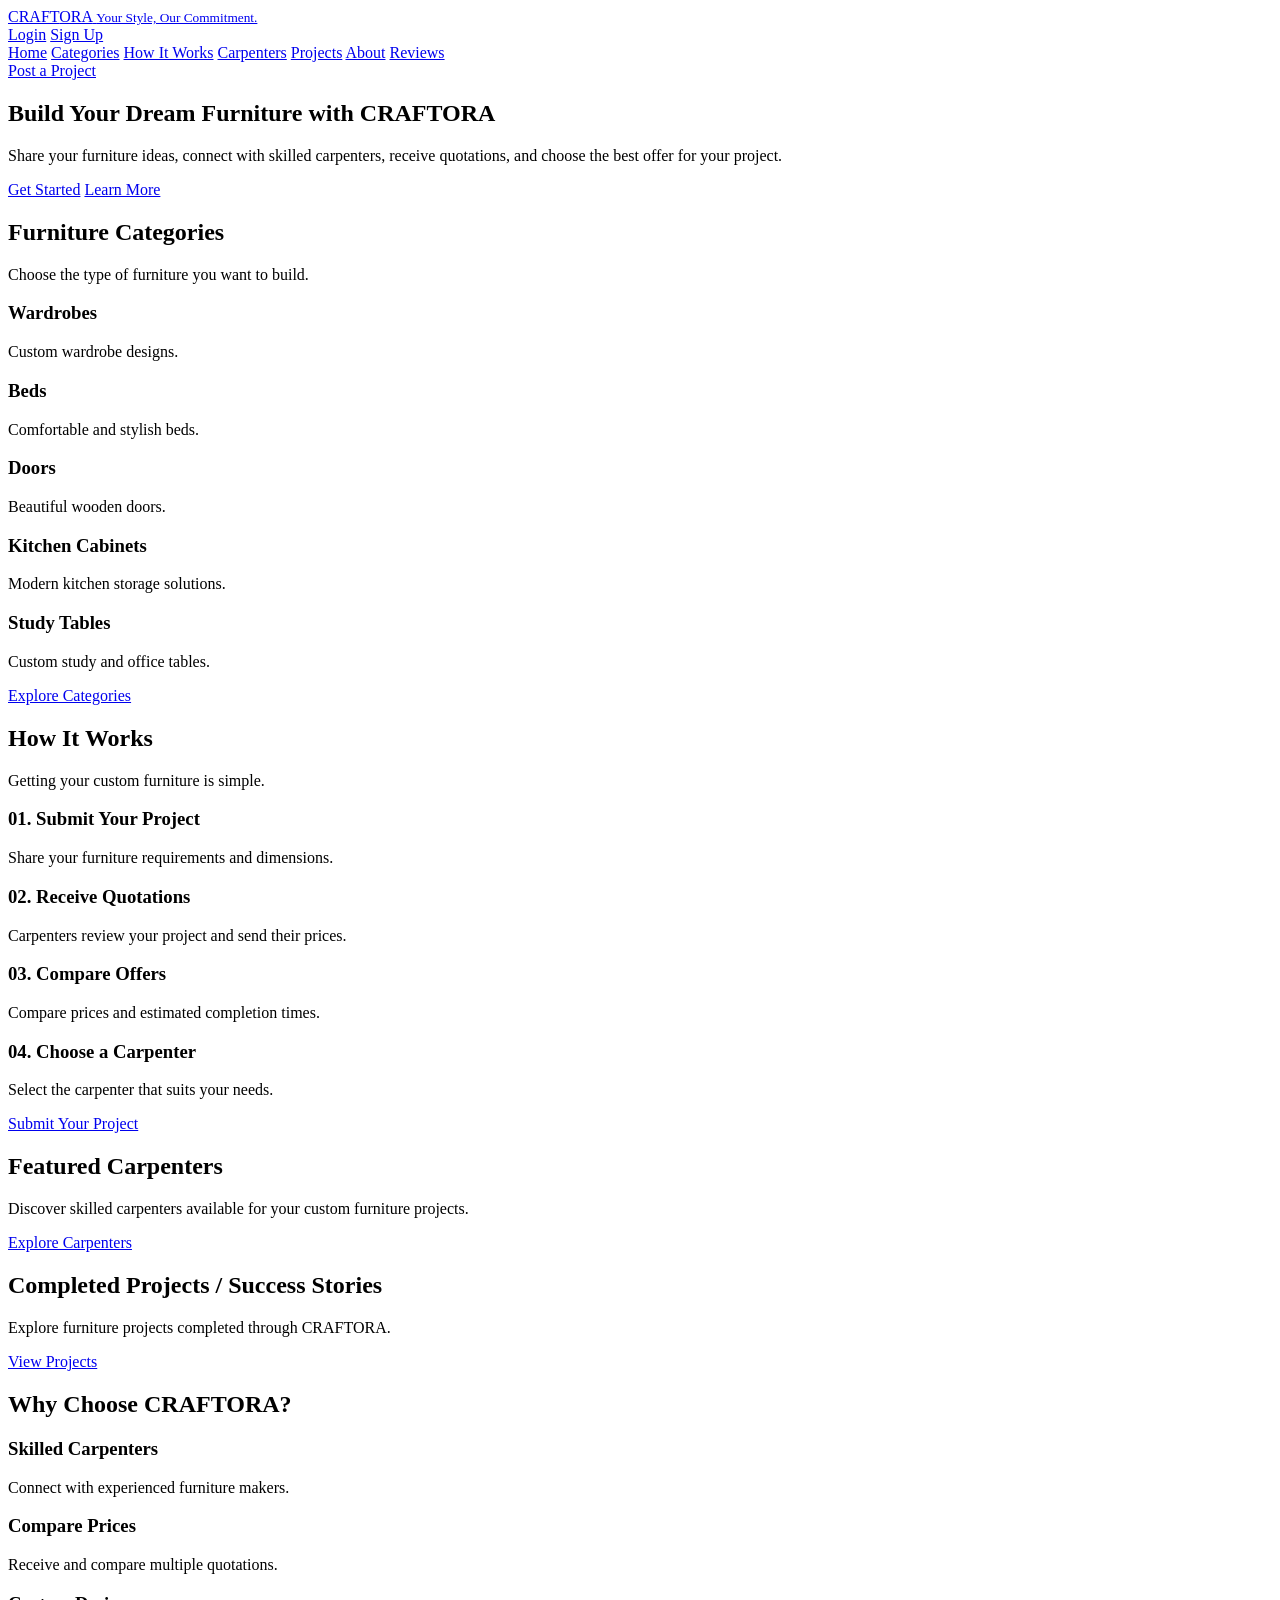
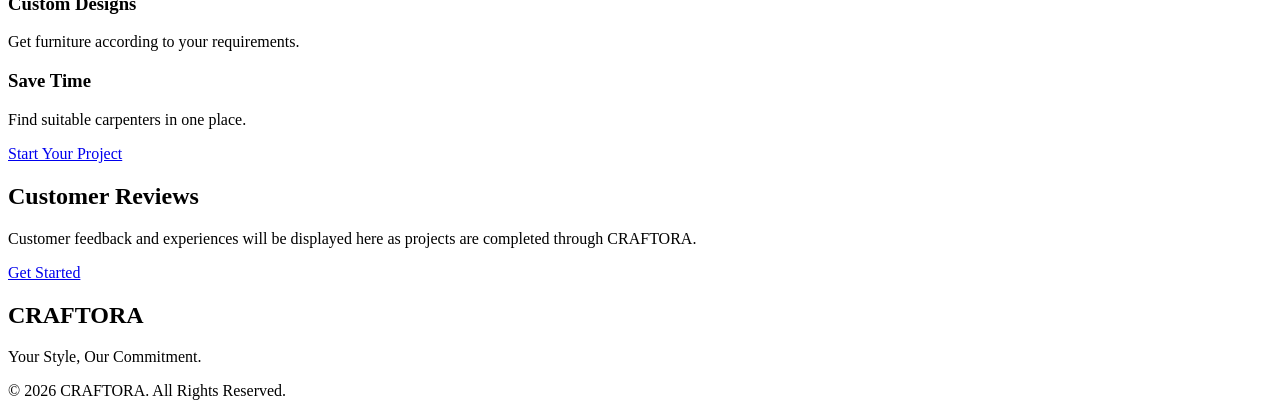
==== index.html @ 94247513 "index" ====
<!DOCTYPE html>
<html lang="en">

<head>
    <meta charset="UTF-8">
    <meta name="viewport" content="width=device-width, initial-scale=1.0">

    <title>CRAFTORA | Custom Furniture Marketplace</title>

    <link rel="stylesheet" href="css/index.css">
</head>

<body>

    <!-- NAVBAR -->
    <header>
        <div class="navbar">

            <div class="nav-top">

                <a href="#home" class="logo">
                    CRAFT<span>ORA</span>
                    <small>Your Style, Our Commitment.</small>
                </a>

                <div class="nav-buttons">
                    <a href="html/login.html" class="btn btn-outline">Login</a>
                    <a href="html/signup.html" class="btn">Sign Up</a>
                </div>

            </div>

            <div class="nav-bottom">

                <nav class="nav-links">
                    <a href="#home">Home</a>
                    <a href="#categories">Categories</a>
                    <a href="#how-it-works">How It Works</a>
                    <a href="#carpenters">Carpenters</a>
                    <a href="#projects">Projects</a>
                    <a href="#about">About</a>
                    <a href="#reviews">Reviews</a>
                </nav>

                <a href="html/form.html" class="btn post-btn">
                    Post a Project
                </a>

            </div>

        </div>
    </header>

    <!-- 1. HERO SECTION -->
    <section class="hero" id="home">

        <div class="hero-content">
            <h1>Build Your Dream Furniture with CRAFTORA</h1>

            <p>
                Share your furniture ideas, connect with skilled carpenters,
                receive quotations, and choose the best offer for your project.
            </p>

            <a href="html/form.html" class="btn">Get Started</a>
            <a href="#how-it-works" class="btn btn-outline">Learn More</a>
        </div>

    </section>

    <!-- 2. FURNITURE CATEGORIES -->
    <section class="section" id="categories">

        <h2>Furniture Categories</h2>

        <p>Choose the type of furniture you want to build.</p>

        <div class="grid">

            <div class="card">
                <h3>Wardrobes</h3>
                <p>Custom wardrobe designs.</p>
            </div>

            <div class="card">
                <h3>Beds</h3>
                <p>Comfortable and stylish beds.</p>
            </div>

            <div class="card">
                <h3>Doors</h3>
                <p>Beautiful wooden doors.</p>
            </div>

            <div class="card">
                <h3>Kitchen Cabinets</h3>
                <p>Modern kitchen storage solutions.</p>
            </div>

            <div class="card">
                <h3>Study Tables</h3>
                <p>Custom study and office tables.</p>
            </div>

        </div>

        <a href="html/form.html" class="btn">Explore Categories</a>

    </section>

    <!-- 3. HOW IT WORKS -->
    <section class="section light" id="how-it-works">

        <h2>How It Works</h2>

        <p>Getting your custom furniture is simple.</p>

        <div class="grid">

            <div class="card">
                <h3>01. Submit Your Project</h3>
                <p>Share your furniture requirements and dimensions.</p>
            </div>

            <div class="card">
                <h3>02. Receive Quotations</h3>
                <p>Carpenters review your project and send their prices.</p>
            </div>

            <div class="card">
                <h3>03. Compare Offers</h3>
                <p>Compare prices and estimated completion times.</p>
            </div>

            <div class="card">
                <h3>04. Choose a Carpenter</h3>
                <p>Select the carpenter that suits your needs.</p>
            </div>

        </div>

        <a href="html/form.html" class="btn">Submit Your Project</a>

    </section>

    <!-- 4. FEATURED CARPENTERS -->
    <section class="section" id="carpenters">

        <h2>Featured Carpenters</h2>

        <p>
            Discover skilled carpenters available for your
            custom furniture projects.
        </p>

        <a href="html/carpenter-dashboard.html" class="btn">
            Explore Carpenters
        </a>

    </section>

    <!-- 5. COMPLETED PROJECTS -->
    <section class="section light" id="projects">

        <h2>Completed Projects / Success Stories</h2>

        <p>
            Explore furniture projects completed through CRAFTORA.
        </p>

        <a href="html/quotation.html" class="btn">
            View Projects
        </a>

    </section>

    <!-- 6. WHY CHOOSE CRAFTORA -->
    <section class="section" id="about">

        <h2>Why Choose CRAFTORA?</h2>

        <div class="grid">

            <div class="card">
                <h3>Skilled Carpenters</h3>
                <p>Connect with experienced furniture makers.</p>
            </div>

            <div class="card">
                <h3>Compare Prices</h3>
                <p>Receive and compare multiple quotations.</p>
            </div>

            <div class="card">
                <h3>Custom Designs</h3>
                <p>Get furniture according to your requirements.</p>
            </div>

            <div class="card">
                <h3>Save Time</h3>
                <p>Find suitable carpenters in one place.</p>
            </div>

        </div>

        <a href="html/form.html" class="btn">Start Your Project</a>

    </section>

    <!-- 7. CUSTOMER REVIEWS -->
    <section class="section light" id="reviews">

        <h2>Customer Reviews</h2>

        <p>
            Customer feedback and experiences will be displayed here
            as projects are completed through CRAFTORA.
        </p>

        <a href="html/form.html" class="btn">Get Started</a>

    </section>

    <!-- FOOTER -->
    <footer>

        <h2>CRAFTORA</h2>

        <p>Your Style, Our Commitment.</p>

        <p>&copy; 2026 CRAFTORA. All Rights Reserved.</p>

    </footer>

    <script src="javascript/script.js" defer></script>

</body>
</html>
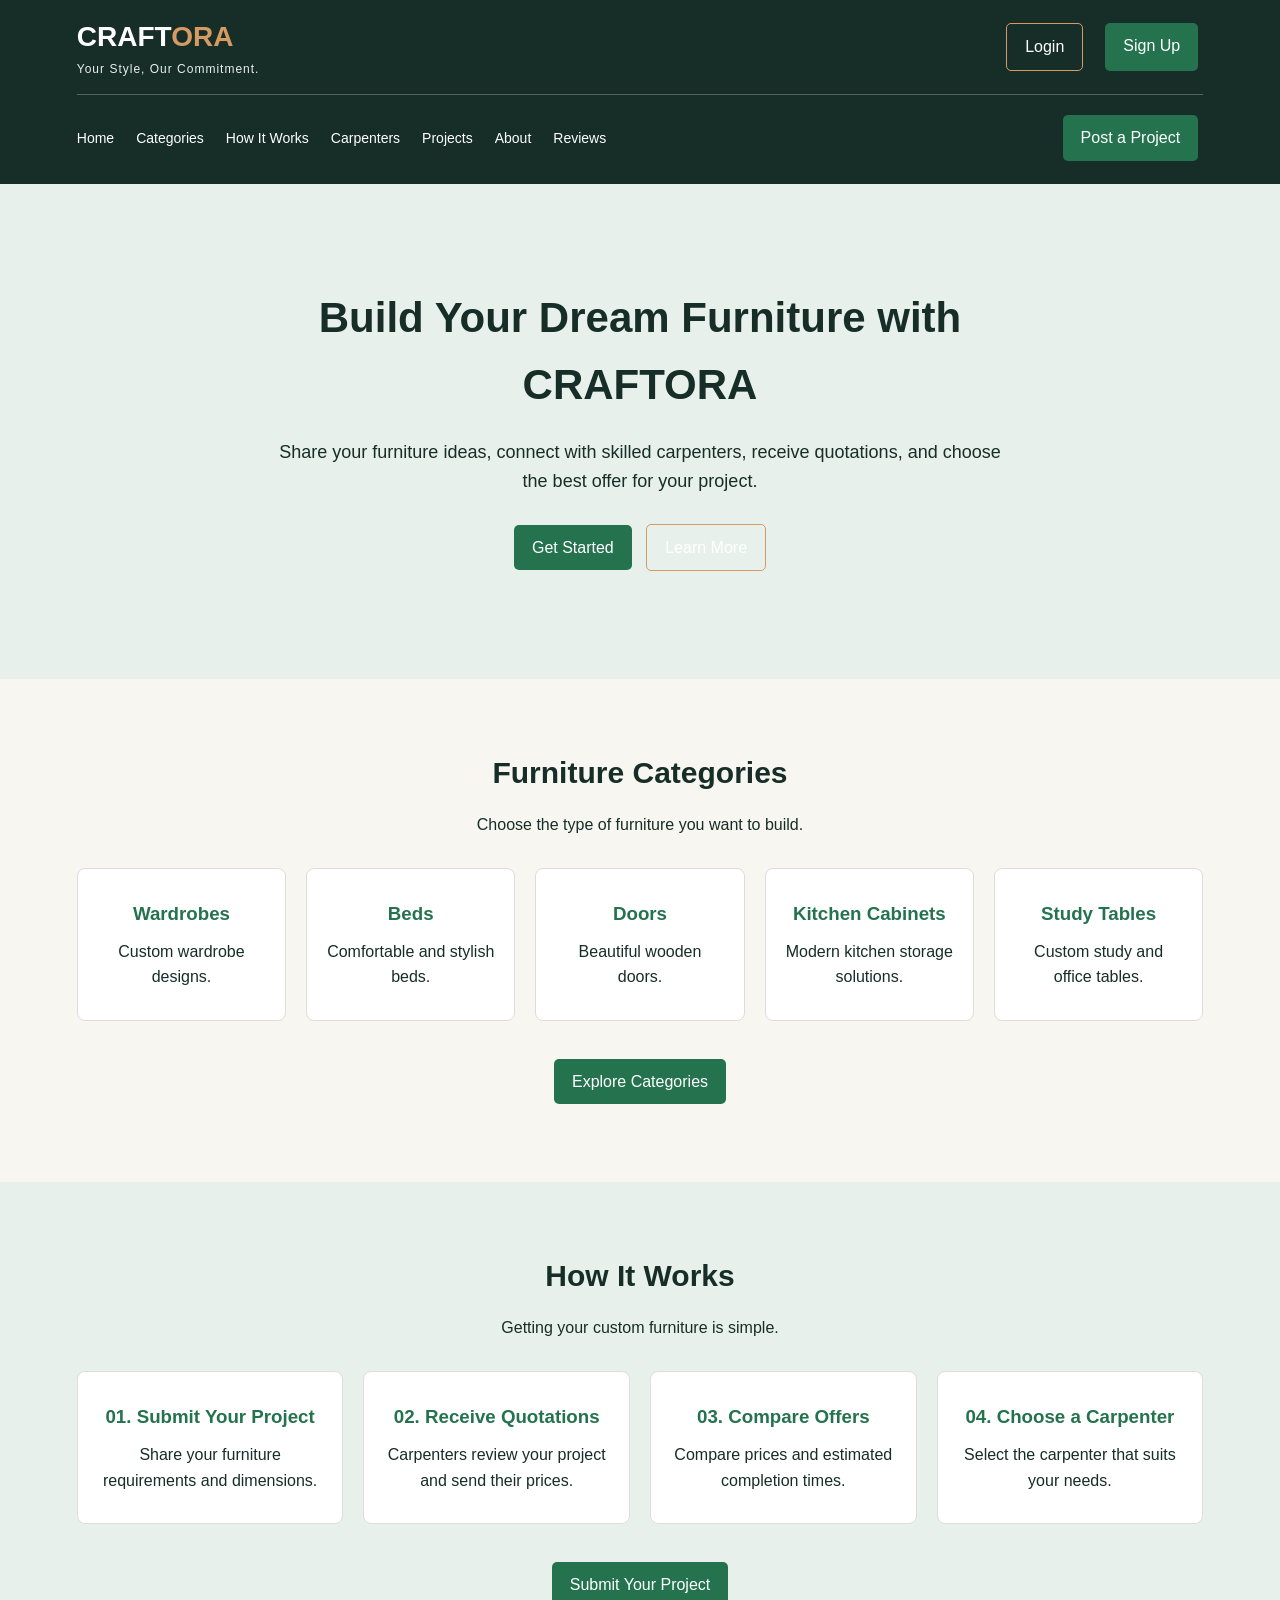
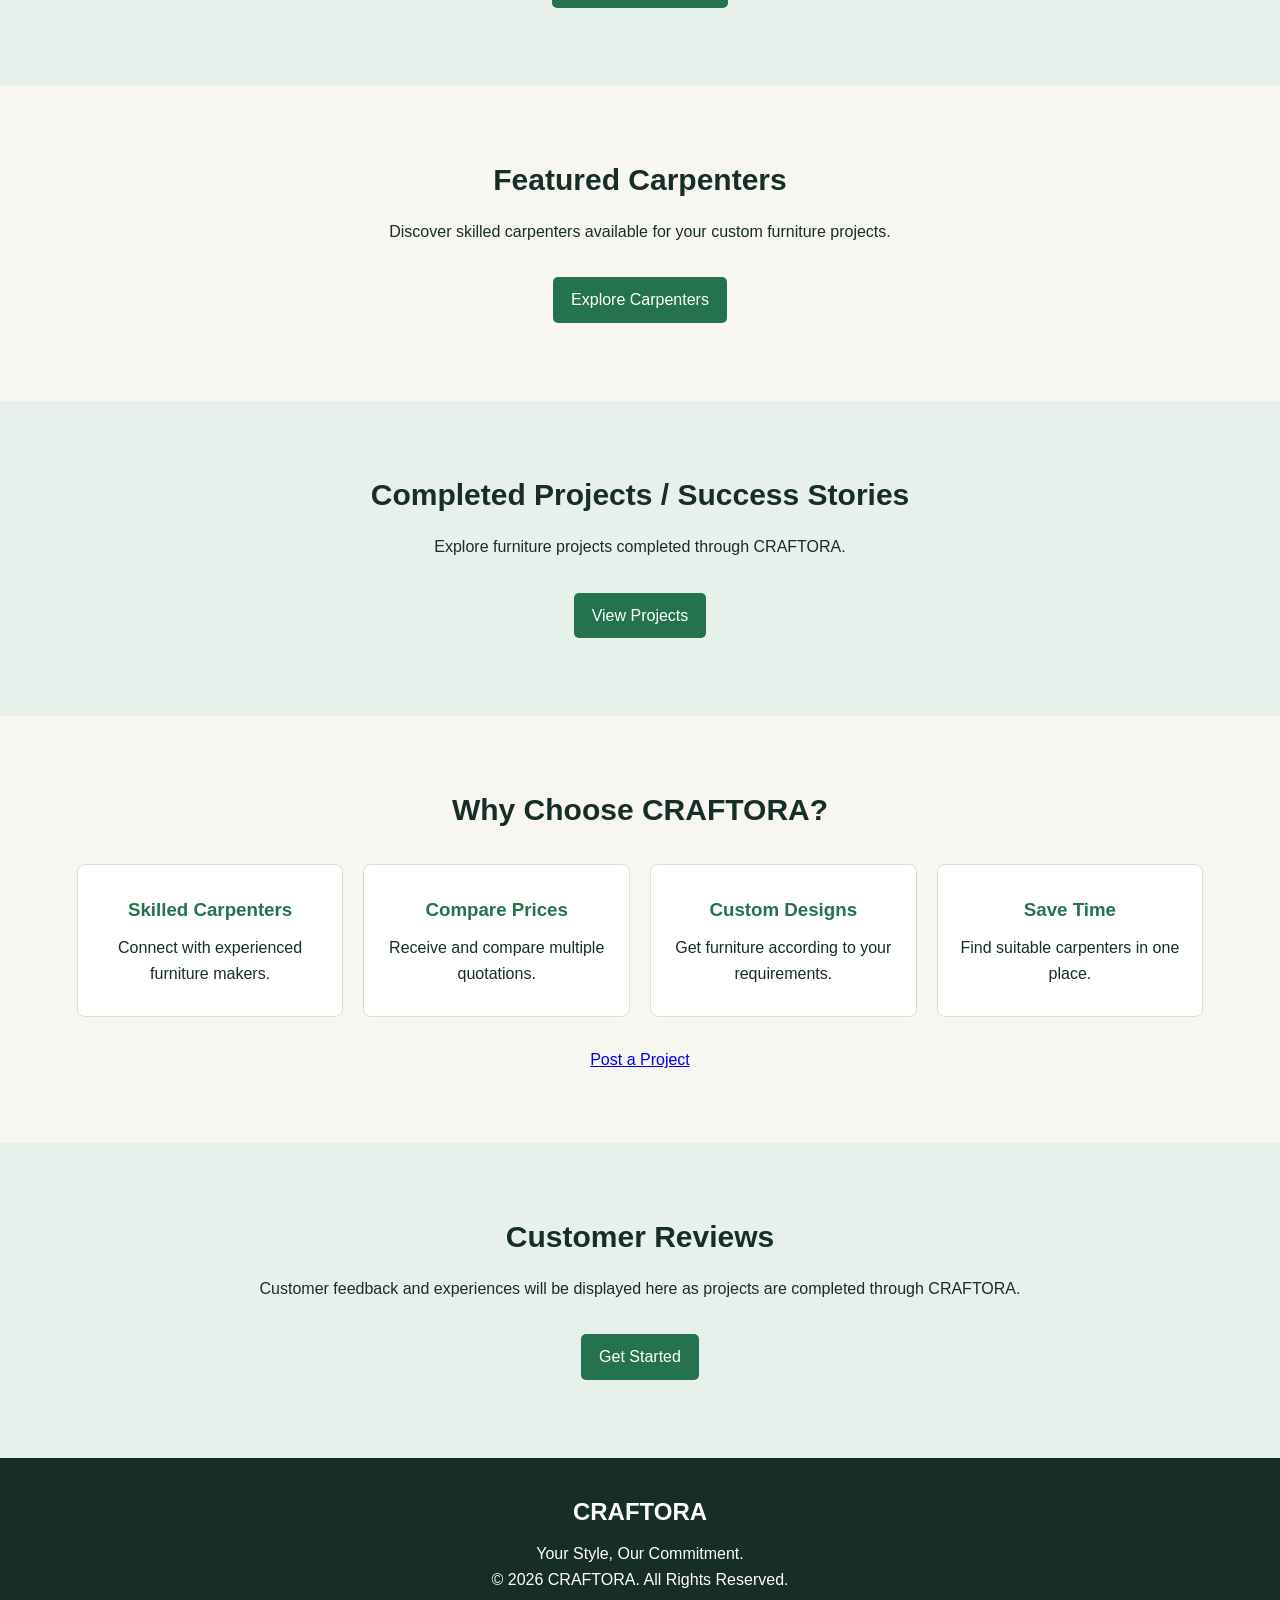
==== commit dd5305da: "index" ====
--- a/index.html
+++ b/index.html
@@ -204,7 +204,9 @@
 
         </div>
 
-        <a href="html/form.html" class="btn">Start Your Project</a>
+        <a href="html/form.html" class="post-project-btn">
+              Post a Project
+         </a>
 
     </section>
 
--- a/css/index.css
+++ b/css/index.css
@@ -0,0 +1,203 @@
+
+/* GENERAL STYLING */
+* {
+    margin: 0;
+    padding: 0;
+    box-sizing: border-box;
+    font-family: Arial, sans-serif;
+}
+
+html {
+    scroll-behavior: smooth;
+}
+
+body {
+    background-color: #F7F6F1;
+    color: #172D27;
+    line-height: 1.6;
+}
+
+/* NAVBAR */
+.navbar {
+    background-color: #172D27;
+    padding: 15px 6%;
+}
+
+.nav-top {
+    display: flex;
+    justify-content: space-between;
+    align-items: center;
+    padding-bottom: 15px;
+}
+
+.logo {
+    color: white;
+    font-size: 28px;
+    font-weight: bold;
+    text-decoration: none;
+}
+
+.logo span {
+    color: #D69B62;
+}
+
+.logo small {
+    display: block;
+    font-size: 12px;
+    font-weight: normal;
+    color: #E8F0EB;
+    letter-spacing: 1px;
+}
+
+/* NAVIGATION */
+.nav-bottom {
+    display: flex;
+    justify-content: space-between;
+    align-items: center;
+    border-top: 1px solid #52645C;
+    padding-top: 12px;
+    gap: 15px;
+}
+
+.nav-links {
+    display: flex;
+    gap: 22px;
+    flex-wrap: wrap;
+}
+
+.nav-links a {
+    color: white;
+    text-decoration: none;
+    font-size: 14px;
+}
+
+.nav-links a:hover {
+    color: #D69B62;
+}
+
+/* BUTTONS */
+.nav-buttons {
+    display: flex;
+    gap: 12px;
+}
+
+.btn {
+    display: inline-block;
+    background-color: #24734E;
+    color: white;
+    padding: 10px 18px;
+    border-radius: 5px;
+    text-decoration: none;
+    margin: 8px 5px;
+}
+
+.btn:hover {
+    background-color: #D69B62;
+    color: #172D27;
+}
+
+.btn-outline {
+    background-color: transparent;
+    border: 1px solid #D69B62;
+    color: white;
+}
+
+.post-btn {
+    white-space: nowrap;
+}
+
+/* HERO SECTION */
+.hero {
+    background-color: #E8F0EB;
+    text-align: center;
+    padding: 100px 20px;
+}
+
+.hero-content {
+    max-width: 750px;
+    margin: auto;
+}
+
+.hero h1 {
+    font-size: 42px;
+    margin-bottom: 20px;
+}
+
+.hero p {
+    font-size: 18px;
+    margin-bottom: 20px;
+}
+
+/* GENERAL SECTIONS */
+.section {
+    padding: 70px 6%;
+    text-align: center;
+}
+
+.section h2 {
+    font-size: 30px;
+    margin-bottom: 15px;
+}
+
+.section > p {
+    margin-bottom: 25px;
+}
+
+.light {
+    background-color: #E8F0EB;
+}
+
+/* CARDS AND GRID */
+.grid {
+    display: grid;
+    grid-template-columns: repeat(auto-fit, minmax(200px, 1fr));
+    gap: 20px;
+    margin: 30px 0;
+}
+
+.card {
+    background-color: white;
+    padding: 30px 20px;
+    border-radius: 8px;
+    border: 1px solid #ddd;
+}
+
+.card h3 {
+    margin-bottom: 10px;
+    color: #24734E;
+}
+
+/* FOOTER */
+footer {
+    background-color: #172D27;
+    color: white;
+    text-align: center;
+    padding: 35px 20px;
+}
+
+footer h2 {
+    margin-bottom: 10px;
+}
+
+/* RESPONSIVE DESIGN */
+@media (max-width: 768px) {
+
+    .nav-top,
+    .nav-bottom {
+        flex-direction: column;
+        align-items: center;
+    }
+
+    .nav-links {
+        justify-content: center;
+        gap: 15px;
+    }
+
+    .hero h1 {
+        font-size: 30px;
+    }
+
+    .section {
+        padding: 50px 5%;
+    }
+}
